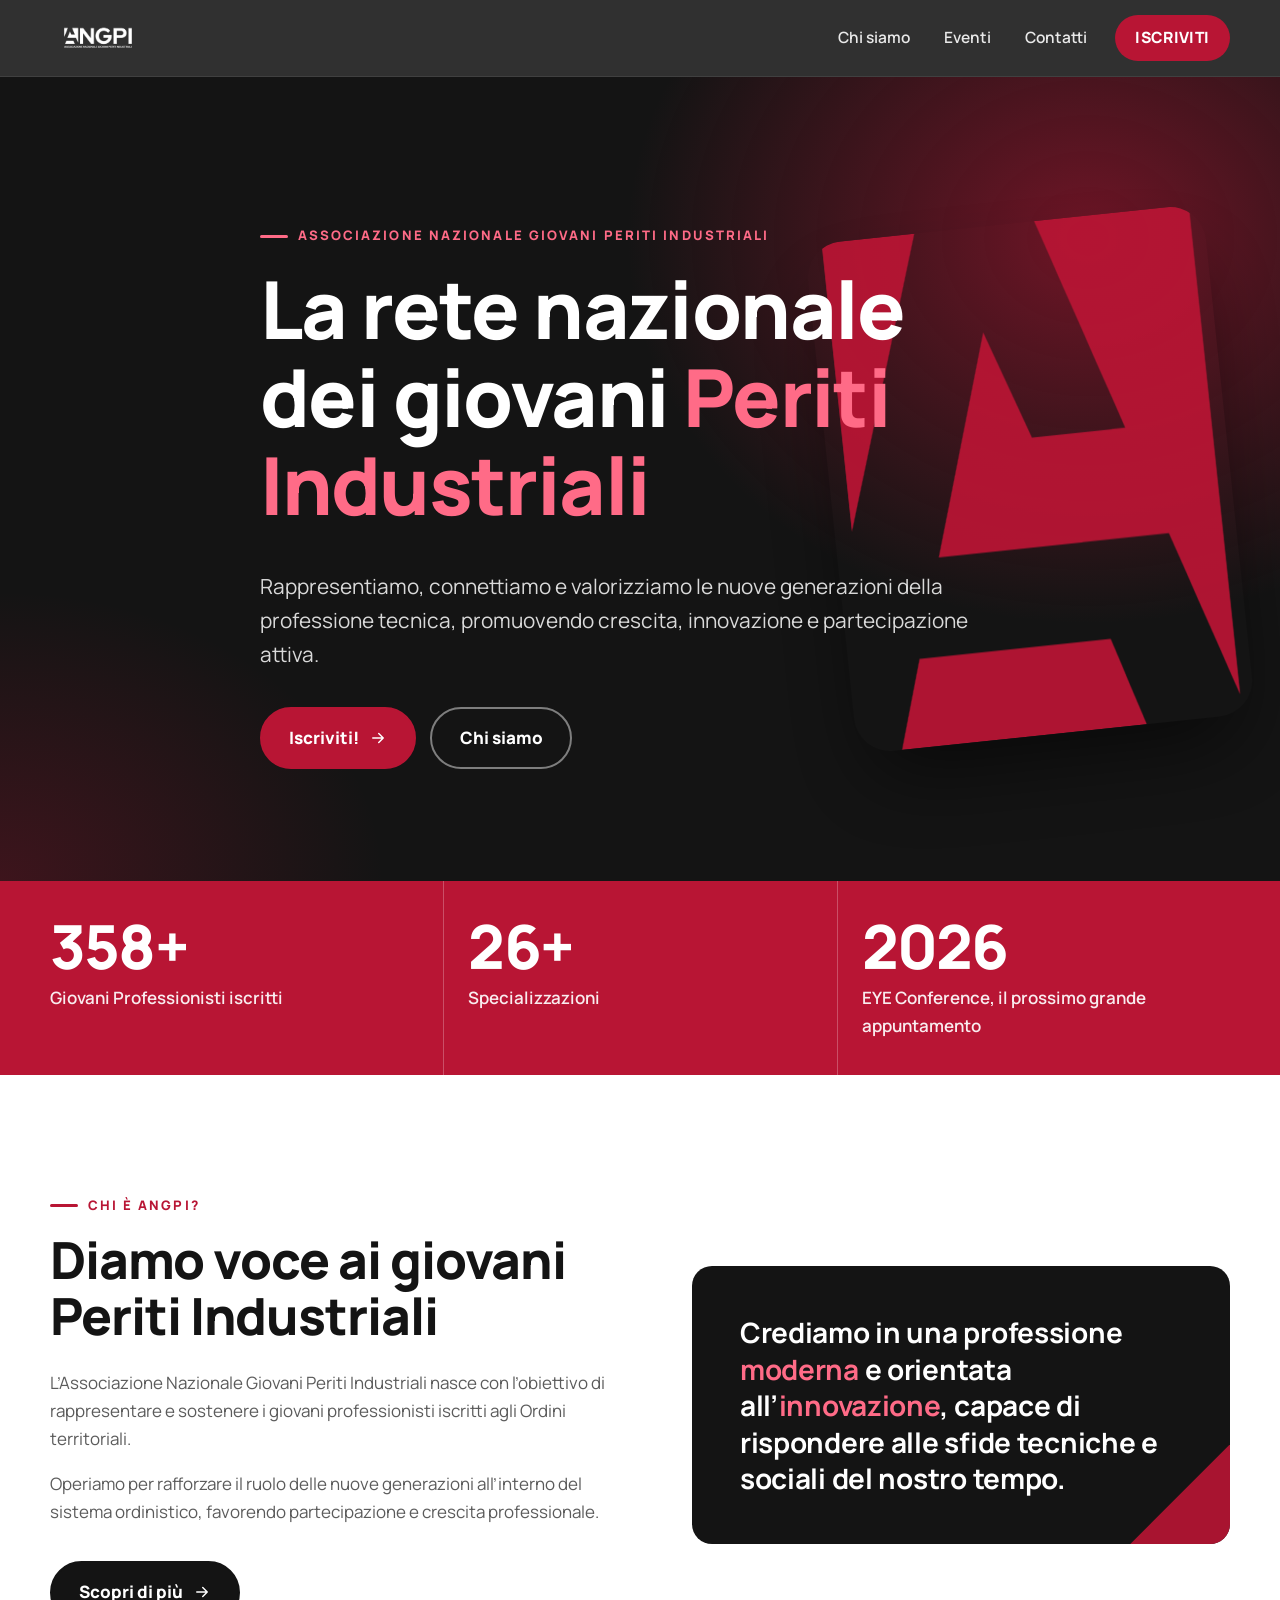
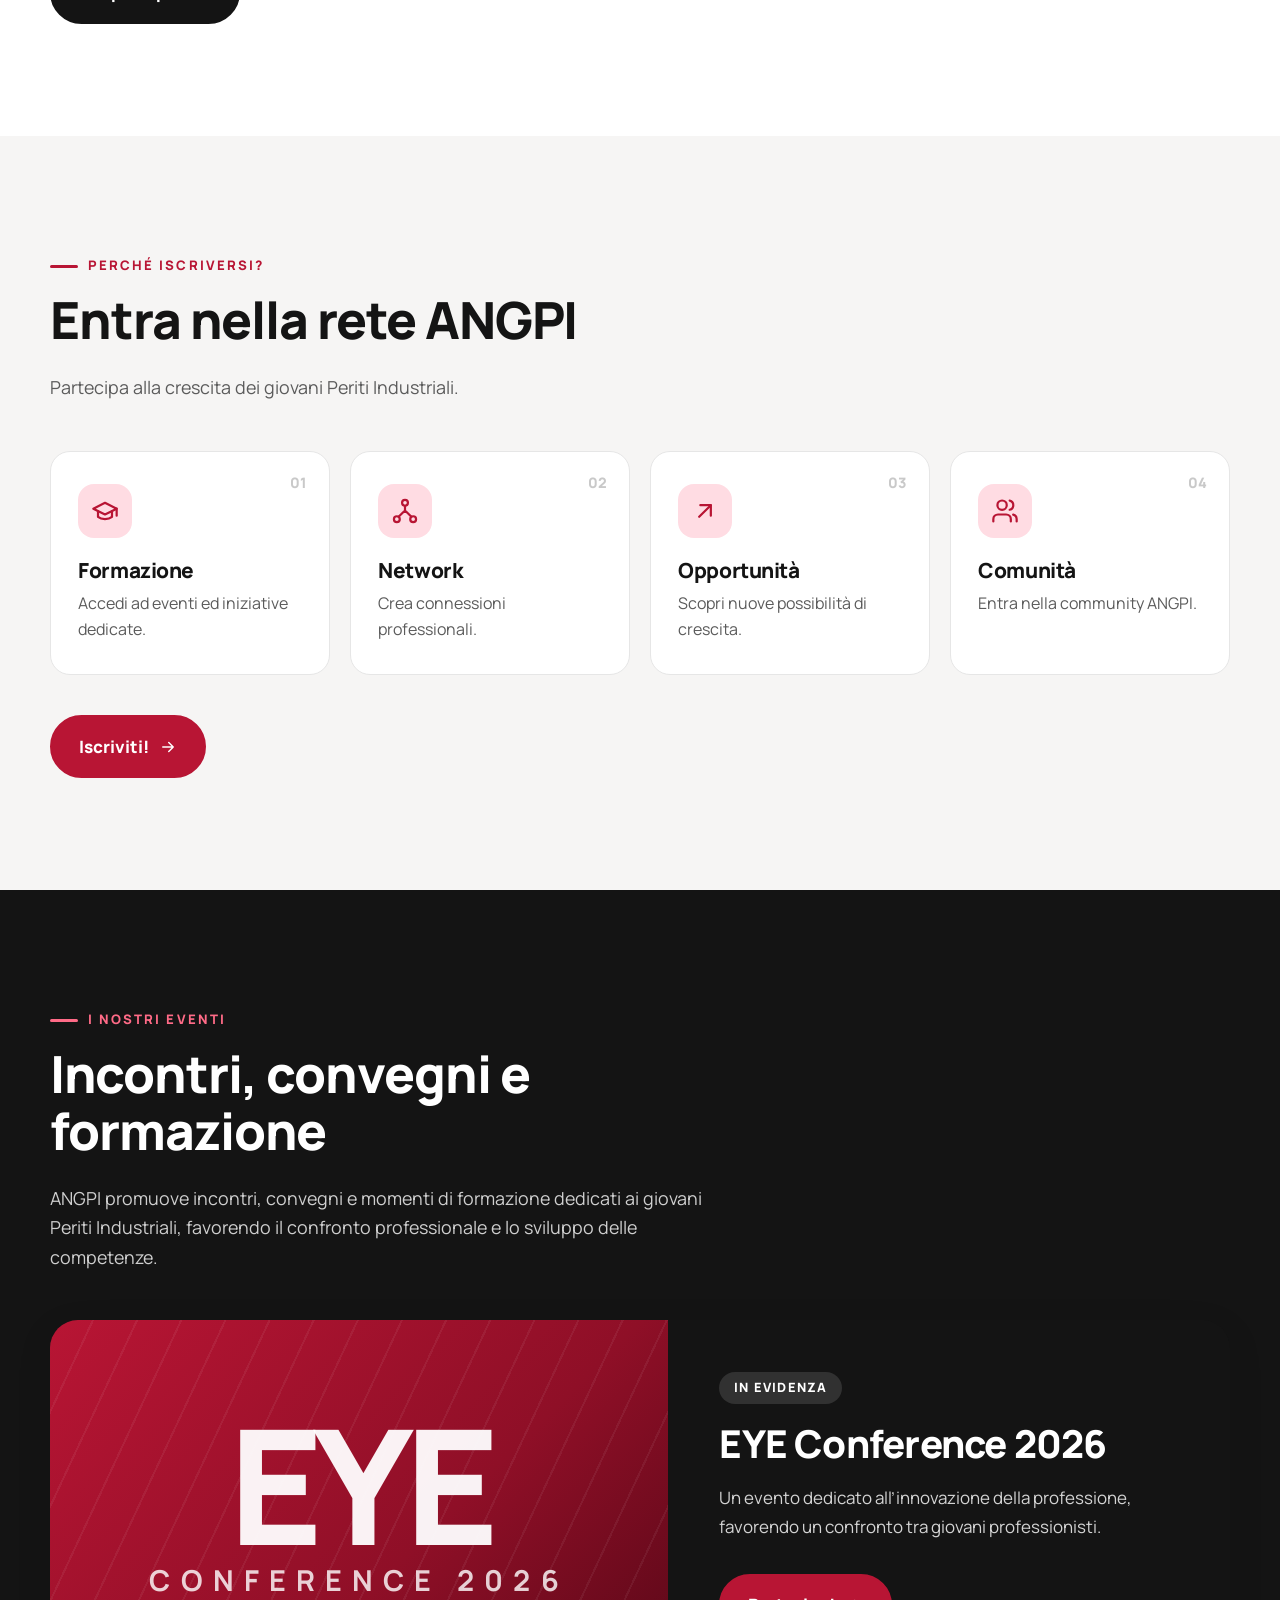
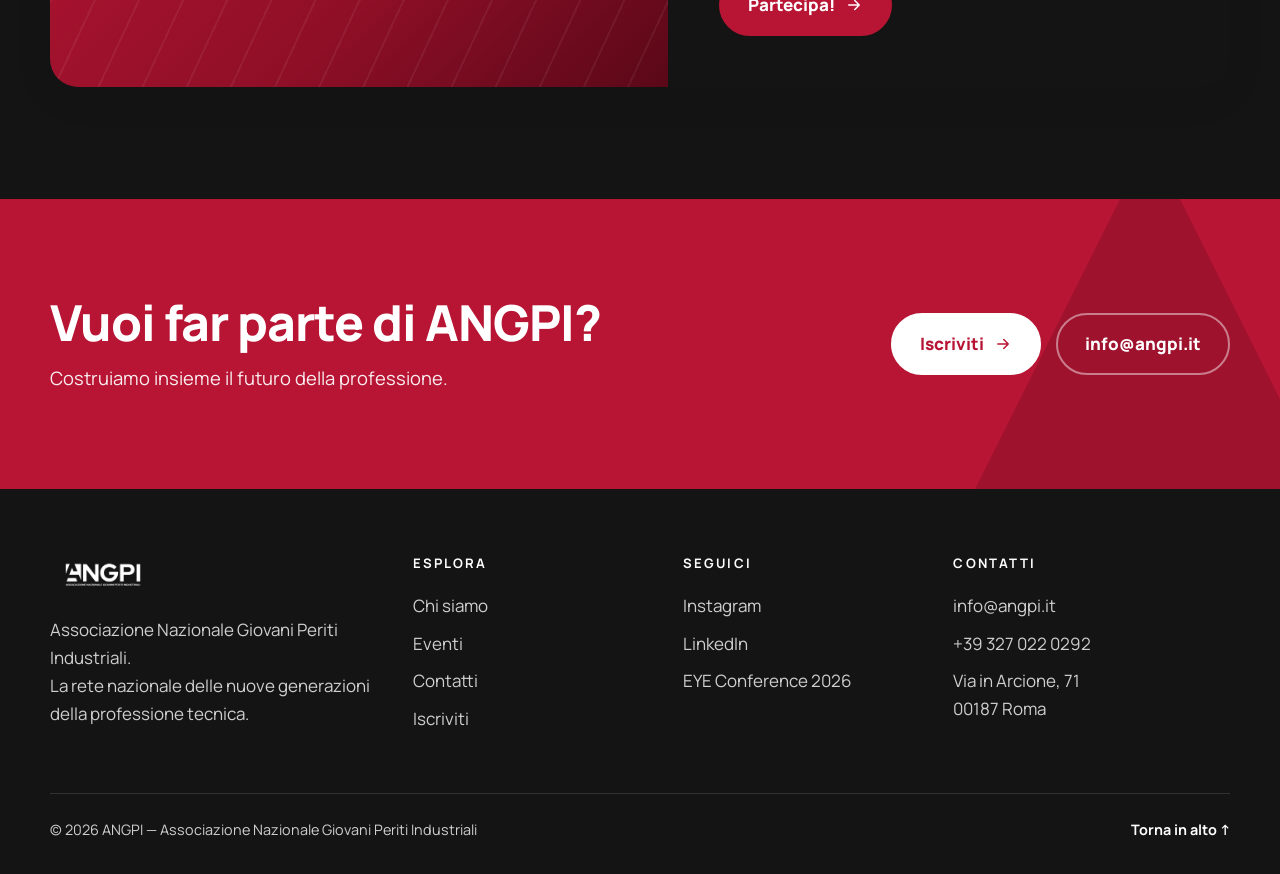
==== index.html @ 8cf62ae1 "Nuovo sito ANGPI: design rinnovato, 5 pagine statiche responsive Home, Chi siamo, Eventi, Contatti, " ====
<!doctype html>
<html lang="it">
<head>
<meta charset="utf-8">
<meta name="viewport" content="width=device-width, initial-scale=1">
<title>ANGPI — La rete nazionale dei giovani Periti Industriali</title>
<meta name="description" content="Rappresentiamo, connettiamo e valorizziamo le nuove generazioni della professione tecnica, promuovendo crescita, innovazione e partecipazione attiva.">
<meta name="theme-color" content="#141414">
<meta property="og:site_name" content="ANGPI">
<meta property="og:locale" content="it_IT">
<meta property="og:type" content="website">
<meta property="og:title" content="ANGPI — La rete nazionale dei giovani Periti Industriali">
<meta property="og:description" content="Rappresentiamo, connettiamo e valorizziamo le nuove generazioni della professione tecnica, promuovendo crescita, innovazione e partecipazione attiva.">
<link rel="icon" href="assets/img/icona.png" type="image/png">
<link rel="apple-touch-icon" href="assets/img/icona.png">
<link rel="preconnect" href="https://fonts.googleapis.com">
<link rel="preconnect" href="https://fonts.gstatic.com" crossorigin>
<link href="https://fonts.googleapis.com/css2?family=Manrope:wght@400;500;600;700;800&display=swap" rel="stylesheet">
<link rel="stylesheet" href="assets/css/style.css">
</head>
<body id="top">
<a class="skip" href="#main">Vai al contenuto</a>
<header class="site-header">
  <div class="wrap nav">
    <a class="brand" href="index.html" aria-label="ANGPI - Home"><img src="assets/img/logo-bianco.png" alt="ANGPI" width="96" height="40"></a>
    <button class="menu-toggle" aria-expanded="false" aria-controls="menu" aria-label="Apri il menu"><span></span></button>
    <nav aria-label="Principale">
      <ul class="menu" id="menu">
          <li><a href="chi-siamo.html">Chi siamo</a></li>
          <li><a href="eventi.html">Eventi</a></li>
          <li><a href="contatti.html">Contatti</a></li>
          <li class="menu-cta"><a href="iscriviti.html">ISCRIVITI</a></li>
      </ul>
    </nav>
  </div>
</header>
<main id="main">
<section class="hero" style="padding:0">
  <img class="hero-shape" src="assets/img/icona.png" alt="" width="512" height="512" style="border-radius:36px;rotate:-6deg;box-shadow:0 40px 80px -20px rgba(0,0,0,.6)">
  <div class="wrap hero-inner">
    <span class="eyebrow">Associazione Nazionale Giovani Periti Industriali</span>
    <h1>La rete nazionale dei giovani <em>Periti Industriali</em></h1>
    <p class="lead">Rappresentiamo, connettiamo e valorizziamo le nuove generazioni della professione tecnica, promuovendo crescita, innovazione e partecipazione attiva.</p>
    <div class="actions">
      <a class="btn" href="iscriviti.html">Iscriviti! <svg viewBox="0 0 24 24" fill="none" stroke="currentColor" stroke-width="1.9" stroke-linecap="round" stroke-linejoin="round" aria-hidden="true"><path d="M5 12h14M13 6l6 6-6 6"/></svg></a>
      <a class="btn btn-ghost" href="chi-siamo.html">Chi siamo</a>
    </div>
  </div>
</section>

<section class="stats" style="padding:0" aria-label="ANGPI in numeri">
  <div class="wrap stats-grid">
    <div class="stat"><b data-count="400" data-suffix="+">400+</b><span>Giovani Professionisti iscritti</span></div>
    <div class="stat"><b data-count="29" data-suffix="+">29+</b><span>Specializzazioni</span></div>
    <div class="stat"><b>2026</b><span>EYE Conference, il prossimo grande appuntamento</span></div>
  </div>
</section>

<section>
  <div class="wrap split">
    <div class="reveal">
      <span class="eyebrow">Chi è ANGPI?</span>
      <h2>Diamo voce ai giovani Periti Industriali</h2>
      <p>L&rsquo;Associazione Nazionale Giovani Periti Industriali nasce con l&rsquo;obiettivo di rappresentare e sostenere i giovani professionisti iscritti agli Ordini territoriali.</p>
      <p>Operiamo per rafforzare il ruolo delle nuove generazioni all&rsquo;interno del sistema ordinistico, favorendo partecipazione e crescita professionale.</p>
      <div class="actions"><a class="btn btn-dark" href="chi-siamo.html">Scopri di più <svg viewBox="0 0 24 24" fill="none" stroke="currentColor" stroke-width="1.9" stroke-linecap="round" stroke-linejoin="round" aria-hidden="true"><path d="M5 12h14M13 6l6 6-6 6"/></svg></a></div>
    </div>
    <div class="quote-box reveal" data-d="1">
      <p>Crediamo in una professione <strong>moderna</strong> e orientata all&rsquo;<strong>innovazione</strong>, capace di rispondere alle sfide tecniche e sociali del nostro tempo.</p>
    </div>
  </div>
</section>

<section class="soft">
  <div class="wrap">
    <div class="section-head reveal">
      <span class="eyebrow">Perché iscriversi?</span>
      <h2>Entra nella rete ANGPI</h2>
      <p>Partecipa alla crescita dei giovani Periti Industriali.</p>
    </div>
    <div class="cards">
<article class="card reveal" data-d="0"><span class="num">01</span><div class="ico"><svg viewBox="0 0 24 24" fill="none" stroke="currentColor" stroke-width="1.9" stroke-linecap="round" stroke-linejoin="round" aria-hidden="true"><path d="M22 10 12 5 2 10l10 5 10-5z"/><path d="M6 12v5c3 2.5 9 2.5 12 0v-5"/><path d="M22 10v6"/></svg></div><h3>Formazione</h3><p>Accedi ad eventi ed iniziative dedicate.</p></article>
<article class="card reveal" data-d="1"><span class="num">02</span><div class="ico"><svg viewBox="0 0 24 24" fill="none" stroke="currentColor" stroke-width="1.9" stroke-linecap="round" stroke-linejoin="round" aria-hidden="true"><circle cx="12" cy="5" r="2.5"/><circle cx="5" cy="19" r="2.5"/><circle cx="19" cy="19" r="2.5"/><path d="M12 7.5v4M12 11.5 6.5 17M12 11.5 17.5 17"/></svg></div><h3>Network</h3><p>Crea connessioni professionali.</p></article>
<article class="card reveal" data-d="2"><span class="num">03</span><div class="ico"><svg viewBox="0 0 24 24" fill="none" stroke="currentColor" stroke-width="1.9" stroke-linecap="round" stroke-linejoin="round" aria-hidden="true"><path d="M7 17 17 7"/><path d="M8 7h9v9"/></svg></div><h3>Opportunità</h3><p>Scopri nuove possibilità di crescita.</p></article>
<article class="card reveal" data-d="3"><span class="num">04</span><div class="ico"><svg viewBox="0 0 24 24" fill="none" stroke="currentColor" stroke-width="1.9" stroke-linecap="round" stroke-linejoin="round" aria-hidden="true"><path d="M17 21v-2a4 4 0 0 0-4-4H6a4 4 0 0 0-4 4v2"/><circle cx="9.5" cy="7" r="4"/><path d="M22 21v-2a4 4 0 0 0-3-3.9"/><path d="M16 3.1a4 4 0 0 1 0 7.8"/></svg></div><h3>Comunità</h3><p>Entra nella community ANGPI.</p></article>
    </div>
    <div class="actions reveal" style="margin-top:2.5rem"><a class="btn" href="iscriviti.html">Iscriviti! <svg viewBox="0 0 24 24" fill="none" stroke="currentColor" stroke-width="1.9" stroke-linecap="round" stroke-linejoin="round" aria-hidden="true"><path d="M5 12h14M13 6l6 6-6 6"/></svg></a></div>
  </div>
</section>

<section class="dark">
  <div class="wrap">
    <div class="section-head reveal">
      <span class="eyebrow">I nostri eventi</span>
      <h2>Incontri, convegni e formazione</h2>
      <p>ANGPI promuove incontri, convegni e momenti di formazione dedicati ai giovani Periti Industriali, favorendo il confronto professionale e lo sviluppo delle competenze.</p>
    </div>
    <div class="event reveal">
  <div class="event-visual" aria-hidden="true"><div class="big">EYE<small>Conference 2026</small></div></div>
  <div class="event-body">
    <span class="tag">In evidenza</span>
    <h3>EYE Conference 2026</h3>
    <p>Un evento dedicato all&rsquo;innovazione della professione, favorendo un confronto tra giovani professionisti.</p>
    <div class="actions" style="margin-top:1rem"><a class="btn" href="https://eyeconference2026.it/" target="_blank" rel="noopener">Partecipa! <svg viewBox="0 0 24 24" fill="none" stroke="currentColor" stroke-width="1.9" stroke-linecap="round" stroke-linejoin="round" aria-hidden="true"><path d="M5 12h14M13 6l6 6-6 6"/></svg></a></div>
  </div>
</div>
  </div>
</section>
<section class="cta">
  <div class="wrap cta-inner">
    <div class="reveal">
      <h2>Vuoi far parte di ANGPI?</h2>
      <p>Costruiamo insieme il futuro della professione.</p>
    </div>
    <div class="actions reveal" data-d="1" style="margin:0">
      <a class="btn btn-light" href="iscriviti.html">Iscriviti <svg viewBox="0 0 24 24" fill="none" stroke="currentColor" stroke-width="1.9" stroke-linecap="round" stroke-linejoin="round" aria-hidden="true"><path d="M5 12h14M13 6l6 6-6 6"/></svg></a>
      <a class="btn btn-ghost" href="mailto:info@angpi.it">info@angpi.it</a>
    </div>
  </div>
</section>
</main>
<footer class="site-footer">
  <div class="wrap">
    <div class="footer-grid">
      <div>
        <img src="assets/img/logo-bianco.png" alt="ANGPI" width="106" height="44">
        <p>Associazione Nazionale Giovani Periti Industriali.<br>La rete nazionale delle nuove generazioni della professione tecnica.</p>
      </div>
      <div>
        <h4>Esplora</h4>
        <ul>
          <li><a href="chi-siamo.html">Chi siamo</a></li>
          <li><a href="eventi.html">Eventi</a></li>
          <li><a href="contatti.html">Contatti</a></li>
          <li><a href="iscriviti.html">Iscriviti</a></li>
        </ul>
      </div>
      <div>
        <h4>Seguici</h4>
        <ul>
          <li><a href="https://www.instagram.com/a.n.g.p.i" target="_blank" rel="noopener">Instagram</a></li>
          <li><a href="https://www.linkedin.com/company/associazione-nazionale-giovani-periti-industriali/" target="_blank" rel="noopener">LinkedIn</a></li>
          <li><a href="https://eyeconference2026.it/" target="_blank" rel="noopener">EYE Conference 2026</a></li>
        </ul>
      </div>
      <div>
        <h4>Contatti</h4>
        <ul>
          <li><a href="mailto:info@angpi.it">info@angpi.it</a></li>
          <li><a href="tel:+393270220292">+39 327 022 0292</a></li>
          <li>Via in Arcione, 71<br>00187 Roma</li>
        </ul>
      </div>
    </div>
    <div class="footer-bottom">
      <span>&copy; 2026 ANGPI &mdash; Associazione Nazionale Giovani Periti Industriali</span>
      <a class="to-top" href="#top">Torna in alto &uarr;</a>
    </div>
  </div>
</footer>
<script src="assets/js/main.js"></script>
</body>
</html>
---- assets/css/style.css ----
/* ANGPI — Associazione Nazionale Giovani Periti Industriali */
:root {
  --red: #b81534;
  --red-dark: #8f0f27;
  --red-soft: #ffdce3;
  --ink: #141414;
  --ink-2: #1c1c1c;
  --ink-3: #2f2f2f;
  --muted: #5b5b5b;
  --line: #e6e6e6;
  --bg: #ffffff;
  --bg-soft: #f6f5f4;
  --radius: 20px;
  --shadow: 0 10px 40px -12px rgba(20, 20, 20, 0.25);
  --font: "Manrope", system-ui, -apple-system, "Segoe UI", Roboto, Helvetica, Arial, sans-serif;
  --wrap: 1180px;
}

*,
*::before,
*::after { box-sizing: border-box; }
html { scroll-behavior: smooth; -webkit-text-size-adjust: 100%; }
body {
  margin: 0;
  font-family: var(--font);
  color: var(--ink);
  background: var(--bg);
  line-height: 1.65;
  font-size: 1.0625rem;
  -webkit-font-smoothing: antialiased;
}
img { max-width: 100%; display: block; }
a { color: inherit; }
h1, h2, h3 { line-height: 1.1; letter-spacing: -0.02em; margin: 0 0 0.5em; font-weight: 800; }
p { margin: 0 0 1em; }

.wrap { width: min(100% - 2rem, var(--wrap)); margin-inline: auto; }
.skip {
  position: absolute; left: 1rem; top: -4rem; z-index: 100;
  background: var(--red); color: #fff; padding: 0.7rem 1rem; border-radius: 10px; text-decoration: none;
}
.skip:focus { top: 1rem; }
:focus-visible { outline: 3px solid var(--red); outline-offset: 3px; border-radius: 6px; }
.dark :focus-visible, .site-header :focus-visible, .site-footer :focus-visible { outline-color: #fff; }

/* ---------- Header ---------- */
.site-header {
  position: sticky; top: 0; z-index: 50;
  background: rgba(20, 20, 20, 0.88);
  backdrop-filter: saturate(160%) blur(14px);
  -webkit-backdrop-filter: saturate(160%) blur(14px);
  border-bottom: 1px solid rgba(255, 255, 255, 0.08);
}
.nav { display: flex; align-items: center; justify-content: space-between; height: 76px; gap: 1rem; }
.brand img { height: 40px; width: auto; }
.menu { display: flex; align-items: center; gap: 0.25rem; list-style: none; margin: 0; padding: 0; }
.menu a {
  display: block; padding: 0.55rem 0.95rem; color: #e9e9e9; text-decoration: none;
  font-weight: 600; font-size: 0.97rem; border-radius: 999px; transition: background .2s, color .2s;
}
.menu a:hover { background: rgba(255, 255, 255, 0.1); color: #fff; }
.menu a[aria-current="page"] { color: #fff; box-shadow: inset 0 -2px 0 var(--red); border-radius: 0; }
.menu .menu-cta a, .btn {
  background: var(--red); color: #fff; box-shadow: none; border-radius: 999px;
}
.menu .menu-cta a { margin-left: 0.5rem; padding: 0.65rem 1.3rem; font-weight: 800; letter-spacing: 0.02em; }
.menu .menu-cta a:hover { background: #d11a3d; }
.menu-toggle {
  display: none; background: none; border: 0; color: #fff; width: 46px; height: 46px; border-radius: 12px; cursor: pointer;
}
.menu-toggle span, .menu-toggle span::before, .menu-toggle span::after {
  content: ""; display: block; width: 22px; height: 2px; background: currentColor; margin: auto; position: relative; transition: transform .25s, top .25s, opacity .2s;
}
.menu-toggle span::before { top: -7px; position: absolute; left: 0; }
.menu-toggle span::after { top: 7px; position: absolute; left: 0; }
.menu-toggle span { position: relative; }
.menu-toggle[aria-expanded="true"] span { background: transparent; }
.menu-toggle[aria-expanded="true"] span::before { top: 0; transform: rotate(45deg); }
.menu-toggle[aria-expanded="true"] span::after { top: 0; transform: rotate(-45deg); }

/* ---------- Buttons ---------- */
.btn {
  display: inline-flex; align-items: center; gap: 0.6rem; padding: 0.95rem 1.7rem; font: inherit; font-weight: 800;
  text-decoration: none; border: 2px solid var(--red); cursor: pointer; transition: transform .2s, background .2s, color .2s, border-color .2s;
}
.btn:hover { transform: translateY(-2px); background: #d11a3d; border-color: #d11a3d; }
.btn svg { width: 18px; height: 18px; transition: transform .2s; }
.btn:hover svg { transform: translateX(4px); }
.btn-ghost { background: transparent; border-color: rgba(255, 255, 255, 0.45); color: #fff; }
.btn-ghost:hover { background: #fff; color: var(--ink); border-color: #fff; }
.btn-light { background: #fff; color: var(--red); border-color: #fff; }
.btn-light:hover { background: var(--ink); color: #fff; border-color: var(--ink); }
.btn-dark { background: var(--ink); border-color: var(--ink); color: #fff; }
.btn-dark:hover { background: var(--red); border-color: var(--red); }

/* ---------- Hero ---------- */
.hero { position: relative; overflow: hidden; background: var(--ink); color: #fff; isolation: isolate; }
.hero::before {
  content: ""; position: absolute; inset: 0; z-index: -2;
  background:
    radial-gradient(60% 80% at 85% 20%, rgba(184, 21, 52, 0.55), transparent 60%),
    radial-gradient(50% 60% at 0% 100%, rgba(184, 21, 52, 0.25), transparent 60%);
}
.hero-shape { position: absolute; right: max(2rem, calc((100vw - var(--wrap)) / 2)); top: 50%; translate: 0 -50%; width: min(32vw, 400px); z-index: -1; opacity: 0.95; }
.hero-inner { padding: clamp(4rem, 11vw, 9rem) 0 clamp(4rem, 9vw, 7rem); max-width: 760px; }
.eyebrow {
  display: inline-flex; align-items: center; gap: 0.6rem; font-size: 0.82rem; font-weight: 800; letter-spacing: 0.16em; text-transform: uppercase; color: var(--red);
}
.eyebrow::before { content: ""; width: 28px; height: 3px; background: currentColor; border-radius: 3px; }
.hero .eyebrow, .dark .eyebrow { color: #ff6b87; }
.hero h1 { font-size: clamp(2.5rem, 7vw, 5rem); margin-top: 1.1rem; }
.hero h1 em { font-style: normal; color: #ff6b87; }
.hero p.lead { font-size: clamp(1.1rem, 2vw, 1.3rem); color: #d9d9d9; max-width: 56ch; margin-top: 1.4rem; }
.actions { display: flex; flex-wrap: wrap; gap: 0.9rem; margin-top: 2.2rem; }

/* Page hero (inner pages) */
.hero, .page-hero, .stats { padding: 0; }
.page-hero { position: relative; overflow: hidden; background: var(--ink); color: #fff; isolation: isolate; }
.page-hero::before {
  content: ""; position: absolute; inset: 0; z-index: -1;
  background: radial-gradient(55% 120% at 90% 0%, rgba(184, 21, 52, 0.6), transparent 60%);
}
.page-hero .wrap { padding: clamp(3.2rem, 8vw, 6rem) 0 clamp(3rem, 7vw, 5rem); }
.page-hero h1 { font-size: clamp(2.2rem, 5.5vw, 4rem); margin: 1rem 0 0; max-width: 18ch; }
.page-hero p { color: #d9d9d9; max-width: 58ch; font-size: 1.15rem; margin: 1.2rem 0 0; }

/* ---------- Stats ---------- */
.stats { background: var(--red); color: #fff; }
.stats-grid { display: grid; grid-template-columns: repeat(3, 1fr); }
.stat { padding: 2.2rem 1.5rem; border-left: 1px solid rgba(255, 255, 255, 0.25); }
.stat:first-child { border-left: 0; padding-left: 0; }
.stat b { display: block; font-size: clamp(2.4rem, 5vw, 3.8rem); font-weight: 800; line-height: 1; letter-spacing: -0.03em; }
.stat span { display: block; margin-top: 0.4rem; font-weight: 600; opacity: 0.92; }

/* ---------- Sections ---------- */
section { padding: clamp(4rem, 9vw, 7rem) 0; }
.soft { background: var(--bg-soft); }
.dark { background: var(--ink); color: #fff; }
.section-head { max-width: 680px; margin-bottom: 3rem; }
.section-head h2 { font-size: clamp(2rem, 4.5vw, 3.2rem); margin-top: 0.9rem; }
.section-head p { color: var(--muted); font-size: 1.12rem; }
.dark .section-head p { color: #cfcfcf; }
.center { text-align: center; margin-inline: auto; }
.center .eyebrow { justify-content: center; }

.split { display: grid; grid-template-columns: 1.05fr 1fr; gap: clamp(2rem, 6vw, 5rem); align-items: center; }
.split h2 { font-size: clamp(2rem, 4.5vw, 3.2rem); margin-top: 0.9rem; }
.split p { color: var(--muted); }
.quote-box {
  background: var(--ink); color: #fff; border-radius: var(--radius); padding: clamp(2rem, 4vw, 3rem); position: relative; overflow: hidden;
}
.quote-box::after {
  content: ""; position: absolute; right: -40px; bottom: -40px; width: 180px; height: 180px; background: var(--red);
  clip-path: polygon(100% 0, 100% 100%, 0 100%); opacity: .9;
}
.quote-box p { color: #fff; font-size: clamp(1.3rem, 2.6vw, 1.75rem); font-weight: 700; line-height: 1.3; letter-spacing: -0.01em; margin: 0; position: relative; z-index: 1; }
.quote-box strong { color: #ff6b87; }

/* ---------- Cards ---------- */
.cards { display: grid; grid-template-columns: repeat(4, 1fr); gap: 1.25rem; }
.cards.three { grid-template-columns: repeat(3, 1fr); }
.card {
  background: #fff; border: 1px solid var(--line); border-radius: var(--radius); padding: 2rem 1.7rem; position: relative; overflow: hidden;
  transition: transform .25s, box-shadow .25s, border-color .25s;
}
.card:hover { transform: translateY(-6px); box-shadow: var(--shadow); border-color: transparent; }
.card::after { content: ""; position: absolute; left: 0; bottom: 0; height: 4px; width: 0; background: var(--red); transition: width .35s; }
.card:hover::after { width: 100%; }
.card .ico { width: 54px; height: 54px; border-radius: 16px; background: var(--red-soft); color: var(--red); display: grid; place-items: center; margin-bottom: 1.3rem; }
.card .ico svg { width: 28px; height: 28px; }
.card h3 { font-size: 1.3rem; margin-bottom: 0.5rem; }
.card p { color: var(--muted); margin: 0; font-size: 1rem; }
.card .num { position: absolute; top: 1.2rem; right: 1.4rem; font-weight: 800; font-size: 0.9rem; color: #c9c9c9; }
.dark .card { background: var(--ink-2); border-color: rgba(255, 255, 255, 0.1); }
.dark .card p { color: #cfcfcf; }
.dark .card .ico { background: rgba(184, 21, 52, 0.25); color: #ff6b87; }

/* ---------- Event feature ---------- */
.event {
  display: grid; grid-template-columns: 1.1fr 1fr; border-radius: 28px; overflow: hidden; background: var(--ink); color: #fff; box-shadow: var(--shadow);
}
.event-visual {
  position: relative; min-height: 340px; background: linear-gradient(135deg, var(--red) 0%, var(--red-dark) 60%, #5a0818 100%); display: grid; place-items: center; overflow: hidden;
}
.event-visual .big { font-size: clamp(5rem, 14vw, 10rem); font-weight: 800; letter-spacing: -0.06em; color: rgba(255, 255, 255, 0.95); line-height: .85; text-align: center; }
.event-visual .big small { display: block; font-size: 0.18em; letter-spacing: 0.35em; margin-top: 1rem; font-weight: 700; text-transform: uppercase; opacity: .85; }
.event-visual::before { content: ""; position: absolute; inset: 0; background: repeating-linear-gradient(115deg, transparent 0 38px, rgba(255, 255, 255, 0.06) 38px 40px); }
.event-body { padding: clamp(2rem, 4vw, 3.4rem); display: flex; flex-direction: column; justify-content: center; }
.tag { align-self: flex-start; background: rgba(255, 255, 255, 0.12); border-radius: 999px; padding: 0.35rem 0.9rem; font-size: 0.8rem; font-weight: 800; letter-spacing: 0.1em; text-transform: uppercase; margin-bottom: 1.2rem; }
.event-body h3 { font-size: clamp(1.7rem, 3.4vw, 2.4rem); }
.event-body p { color: #d4d4d4; }

/* ---------- Mission list ---------- */
.mission { counter-reset: m; display: grid; grid-template-columns: repeat(2, 1fr); gap: 1.25rem; }
.mission .card { padding-left: 2rem; }

/* ---------- Council ---------- */
.council-photo { border-radius: var(--radius); overflow: hidden; box-shadow: var(--shadow); }
.council-photo img { width: 100%; height: auto; }
.team { display: grid; grid-template-columns: repeat(4, 1fr); gap: 1.25rem; margin-top: 3rem; }
.member { background: #fff; border: 1px solid var(--line); border-radius: var(--radius); padding: 1.6rem 1.4rem; transition: transform .25s, box-shadow .25s; }
.member:hover { transform: translateY(-4px); box-shadow: var(--shadow); }
.member.lead { background: var(--ink); color: #fff; border-color: var(--ink); }
.avatar {
  width: 64px; height: 64px; border-radius: 50%; background: var(--red-soft); color: var(--red); display: grid; place-items: center; font-weight: 800; font-size: 1.25rem; margin-bottom: 1.1rem;
}
.member.lead .avatar { background: var(--red); color: #fff; }
.member h3 { font-size: 1.15rem; margin: 0; letter-spacing: -0.01em; }
.member .role { font-size: 0.78rem; font-weight: 800; letter-spacing: 0.12em; text-transform: uppercase; color: var(--red); margin-top: 0.35rem; }
.member.lead .role { color: #ff6b87; }

/* ---------- CTA band ---------- */
.cta { background: var(--red); color: #fff; position: relative; overflow: hidden; isolation: isolate; padding: clamp(3.5rem, 8vw, 6rem) 0; }
.cta::before { content: ""; position: absolute; right: -80px; top: -60px; width: 420px; height: 420px; background: rgba(0, 0, 0, 0.14); clip-path: polygon(50% 0, 100% 100%, 0 100%); z-index: -1; }
.cta-inner { display: flex; align-items: center; justify-content: space-between; gap: 2rem; flex-wrap: wrap; }
.cta h2 { font-size: clamp(1.9rem, 4.4vw, 3.1rem); margin: 0; max-width: 18ch; }
.cta p { margin: 0.8rem 0 0; opacity: 0.92; font-size: 1.15rem; }

/* ---------- Contacts ---------- */
.contact-grid { display: grid; grid-template-columns: 1fr 1fr; gap: clamp(2rem, 5vw, 4rem); align-items: start; }
.contact-list { list-style: none; margin: 0; padding: 0; display: grid; gap: 1rem; }
.contact-list a, .contact-list div {
  display: flex; gap: 1.1rem; align-items: center; padding: 1.3rem 1.4rem; background: #fff; border: 1px solid var(--line); border-radius: var(--radius); text-decoration: none; transition: transform .2s, box-shadow .2s, border-color .2s;
}
.contact-list a:hover { transform: translateX(6px); box-shadow: var(--shadow); border-color: transparent; }
.contact-list .ico { flex: none; width: 50px; height: 50px; border-radius: 14px; background: var(--red-soft); color: var(--red); display: grid; place-items: center; }
.contact-list .ico svg { width: 24px; height: 24px; }
.contact-list small { display: block; color: var(--muted); font-weight: 700; font-size: 0.78rem; letter-spacing: 0.1em; text-transform: uppercase; }
.contact-list strong { font-size: 1.1rem; word-break: break-word; }
.map-card { border-radius: var(--radius); overflow: hidden; border: 1px solid var(--line); background: var(--bg-soft); min-height: 340px; }
.map-card iframe { width: 100%; height: 100%; min-height: 340px; border: 0; display: block; }

/* ---------- Form ---------- */
.form-card { background: #fff; border: 1px solid var(--line); border-radius: 28px; padding: clamp(1.6rem, 4vw, 3rem); box-shadow: var(--shadow); }
.form-grid { display: grid; grid-template-columns: 1fr 1fr; gap: 1.2rem 1.4rem; }
.field { display: flex; flex-direction: column; gap: 0.4rem; }
.field.full { grid-column: 1 / -1; }
.field label { font-weight: 700; font-size: 0.92rem; }
.field input {
  font: inherit; padding: 0.9rem 1rem; border: 1.5px solid #d4d4d4; border-radius: 12px; background: #fff; color: var(--ink); transition: border-color .2s, box-shadow .2s;
}
.field input:hover { border-color: #9b9b9b; }
.field input:focus { outline: 0; border-color: var(--red); box-shadow: 0 0 0 4px rgba(184, 21, 52, 0.15); }
.field input:user-invalid { border-color: var(--red); }
.legend { grid-column: 1 / -1; margin: 0.6rem 0 -0.2rem; font-size: 0.8rem; font-weight: 800; letter-spacing: 0.14em; text-transform: uppercase; color: var(--red); }
.check { display: flex; gap: 0.8rem; align-items: flex-start; font-size: 0.95rem; color: var(--muted); }
.check input { width: 22px; height: 22px; accent-color: var(--red); margin-top: 0.15rem; flex: none; }
.form-note { font-size: 0.9rem; color: var(--muted); margin: 1rem 0 0; }
.form-status { margin-top: 1rem; padding: 1rem 1.2rem; border-radius: 12px; background: var(--red-soft); color: #5a0818; font-weight: 600; }
.form-status[hidden] { display: none; }

.eligibility { display: grid; grid-template-columns: 1fr 1.4fr; gap: clamp(2rem, 5vw, 4rem); align-items: start; }

/* ---------- Footer ---------- */
.site-footer { background: var(--ink); color: #cfcfcf; padding: 4rem 0 2rem; }
.footer-grid { display: grid; grid-template-columns: 1.4fr 1fr 1fr 1.2fr; gap: 2.5rem; }
.footer-grid img { height: 44px; width: auto; margin-bottom: 1.2rem; }
.site-footer h4 { color: #fff; font-size: 0.82rem; letter-spacing: 0.16em; text-transform: uppercase; margin: 0 0 1.1rem; }
.site-footer ul { list-style: none; margin: 0; padding: 0; display: grid; gap: 0.6rem; }
.site-footer a { text-decoration: none; transition: color .2s; }
.site-footer a:hover { color: #fff; text-decoration: underline; text-decoration-color: var(--red); text-underline-offset: 4px; }
.footer-bottom { margin-top: 3rem; padding-top: 1.5rem; border-top: 1px solid rgba(255, 255, 255, 0.12); display: flex; justify-content: space-between; flex-wrap: wrap; gap: 1rem; font-size: 0.9rem; }
.to-top { font-weight: 700; color: #fff; }

/* ---------- Reveal animation ---------- */
.js .reveal { opacity: 0; transform: translateY(24px); transition: opacity .7s ease, transform .7s ease; }
.js .reveal.in { opacity: 1; transform: none; }
.js .reveal[data-d="1"] { transition-delay: .08s; }
.js .reveal[data-d="2"] { transition-delay: .16s; }
.js .reveal[data-d="3"] { transition-delay: .24s; }

/* ---------- Responsive ---------- */
@media (max-width: 1024px) {
  .cards { grid-template-columns: repeat(2, 1fr); }
  .team { grid-template-columns: repeat(2, 1fr); }
  .footer-grid { grid-template-columns: 1fr 1fr; }
}
@media (max-width: 860px) {
  .menu-toggle { display: block; }
  .menu {
    position: absolute; left: 0; right: 0; top: 76px; flex-direction: column; align-items: stretch; background: var(--ink); padding: 1rem; gap: 0.2rem;
    border-bottom: 1px solid rgba(255, 255, 255, 0.1); display: none;
  }
  .menu.open { display: flex; }
  .menu a { padding: 0.95rem 1rem; border-radius: 12px; }
  .menu a[aria-current="page"] { box-shadow: none; background: rgba(255, 255, 255, 0.08); border-radius: 12px; }
  .menu .menu-cta a { margin: 0.5rem 0 0; text-align: center; }
  .hero-shape { opacity: 0.25; width: 70vw; right: -15%; top: 30%; }
  .split, .event, .contact-grid, .eligibility { grid-template-columns: 1fr; }
  .cards.three, .mission { grid-template-columns: 1fr; }
  .stats-grid { grid-template-columns: 1fr; }
  .stat { border-left: 0; border-top: 1px solid rgba(255, 255, 255, 0.25); padding: 1.4rem 0; }
  .stat:first-child { border-top: 0; }
  .event-visual { min-height: 240px; }
}
@media (max-width: 560px) {
  .cards, .team, .form-grid, .footer-grid { grid-template-columns: 1fr; }
  .actions .btn { width: 100%; justify-content: center; }
}
@media (prefers-reduced-motion: reduce) {
  html { scroll-behavior: auto; }
  *, *::before, *::after { transition: none !important; animation: none !important; }
  .js .reveal { opacity: 1; transform: none; }
}
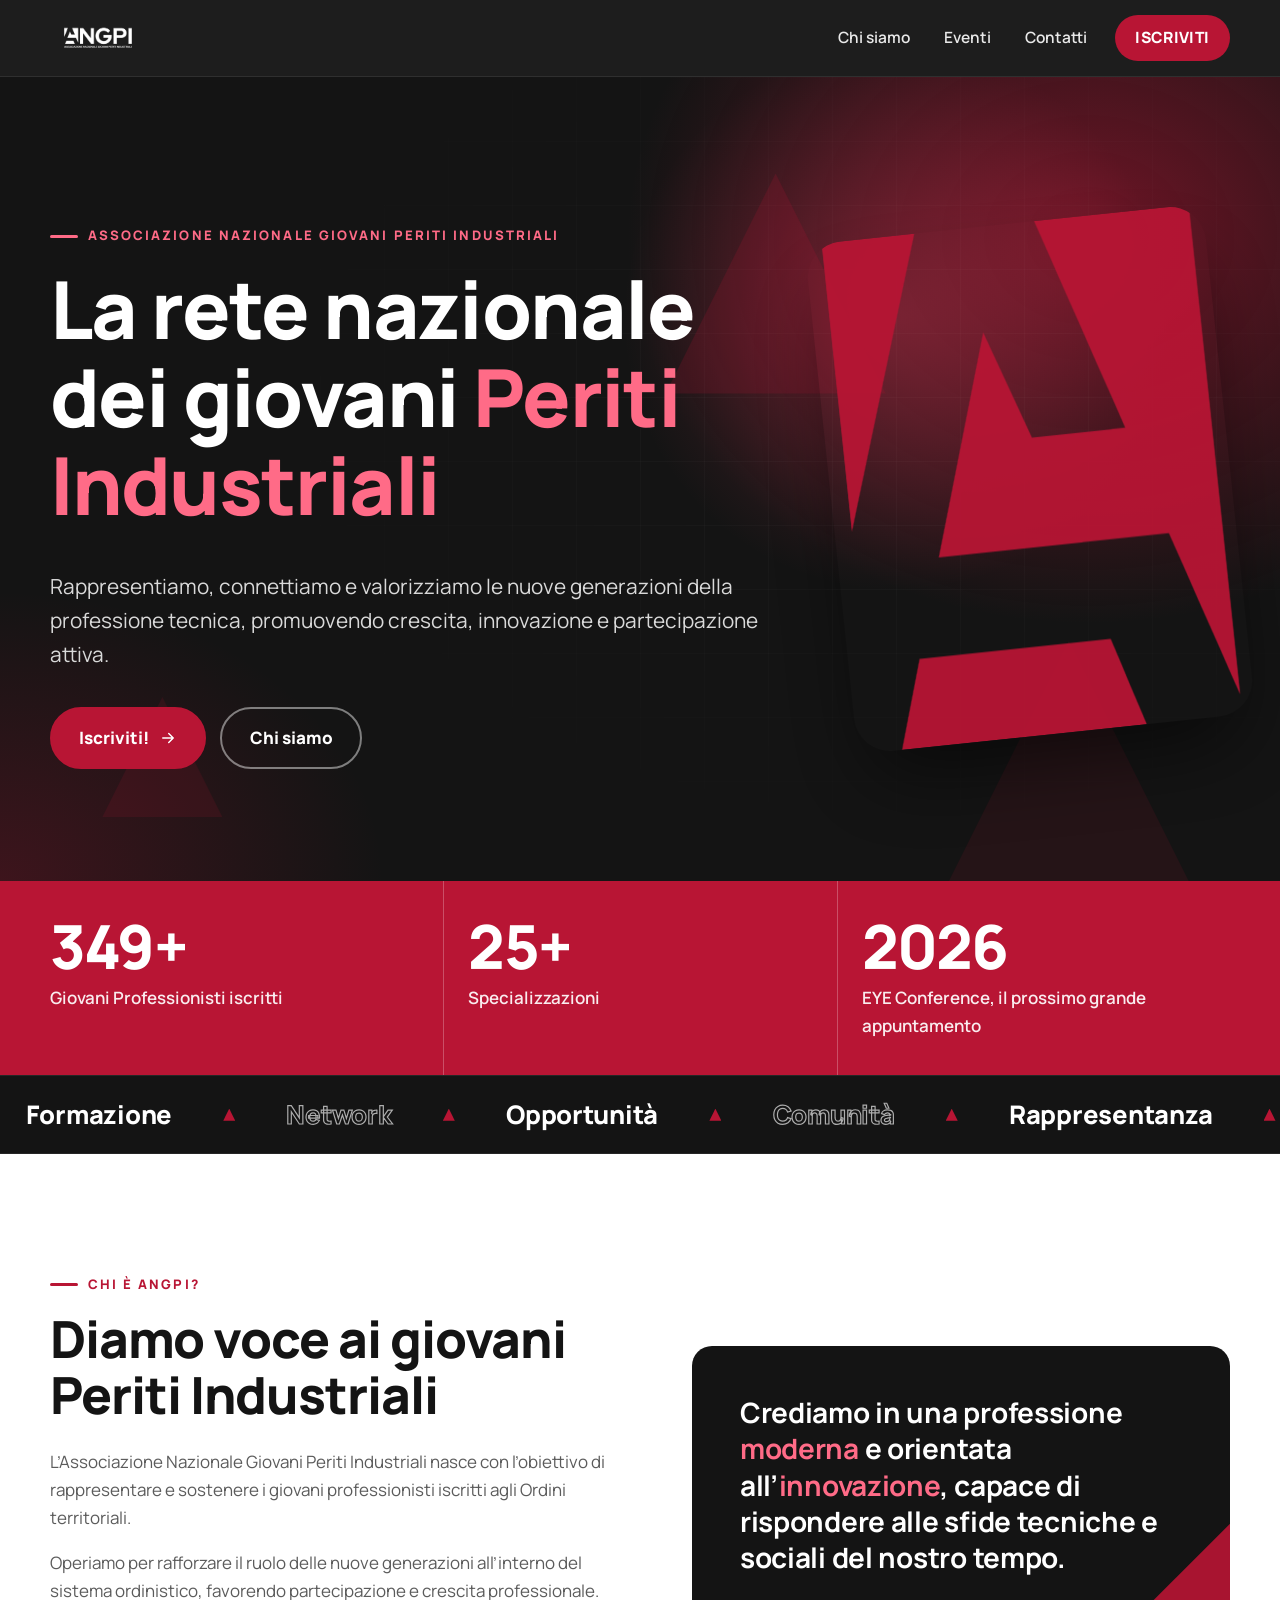
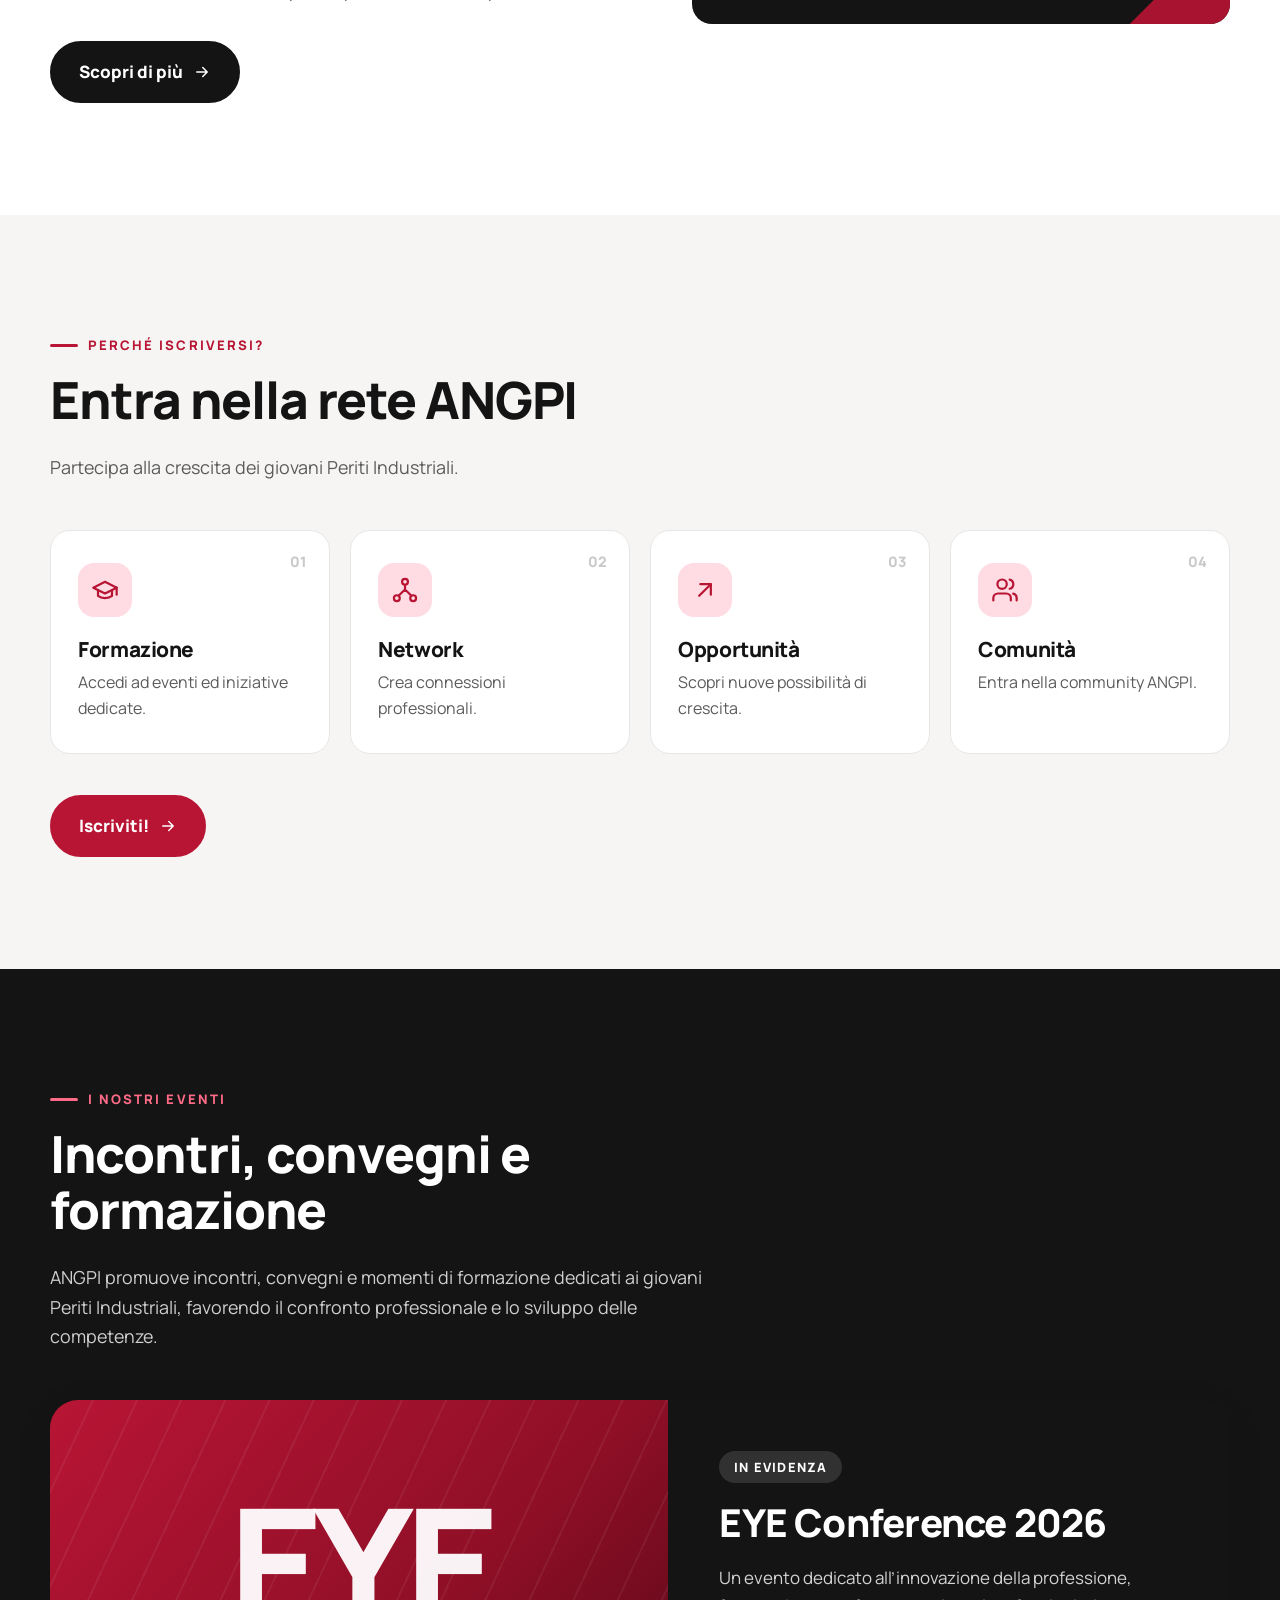
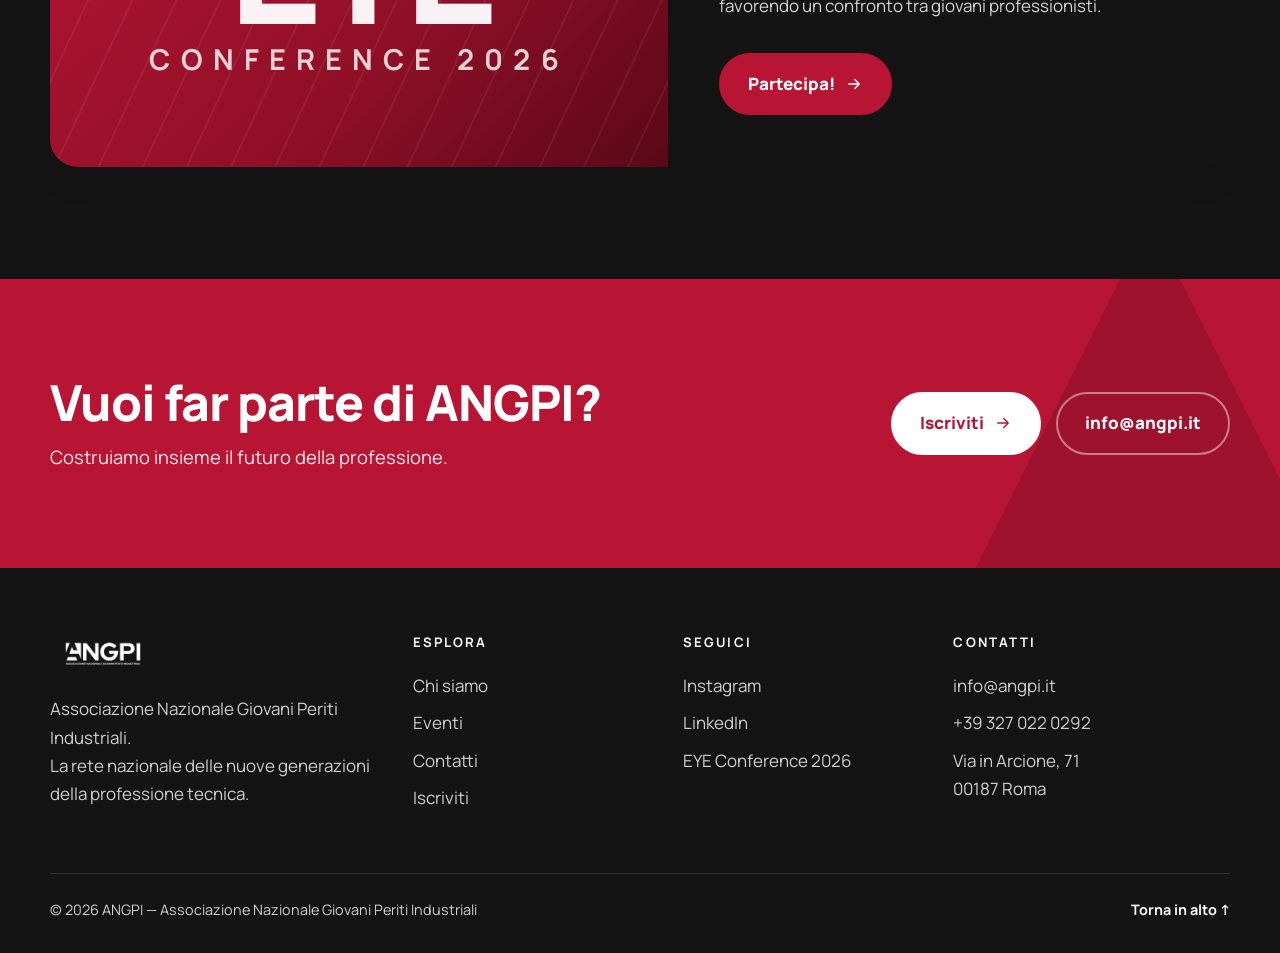
==== commit 6c5d0ba7: "ANGPI: animazioni, hero dinamico e anteprima in un unico file HTML Hero con parole che entrano, grig" ====
--- a/index.html
+++ b/index.html
@@ -33,13 +33,17 @@
       </ul>
     </nav>
   </div>
+  <div class="progress" aria-hidden="true"></div>
 </header>
 <main id="main">
 <section class="hero" style="padding:0">
+  <div class="hero-grid" aria-hidden="true"></div>
+  <div class="hero-glow" aria-hidden="true"></div>
+  <span class="tri a" aria-hidden="true"></span><span class="tri b" aria-hidden="true"></span><span class="tri c" aria-hidden="true"></span>
   <img class="hero-shape" src="assets/img/icona.png" alt="" width="512" height="512" style="border-radius:36px;rotate:-6deg;box-shadow:0 40px 80px -20px rgba(0,0,0,.6)">
   <div class="wrap hero-inner">
     <span class="eyebrow">Associazione Nazionale Giovani Periti Industriali</span>
-    <h1>La rete nazionale dei giovani <em>Periti Industriali</em></h1>
+    <h1 class="split-words">La rete nazionale dei giovani <em>Periti Industriali</em></h1>
     <p class="lead">Rappresentiamo, connettiamo e valorizziamo le nuove generazioni della professione tecnica, promuovendo crescita, innovazione e partecipazione attiva.</p>
     <div class="actions">
       <a class="btn" href="iscriviti.html">Iscriviti! <svg viewBox="0 0 24 24" fill="none" stroke="currentColor" stroke-width="1.9" stroke-linecap="round" stroke-linejoin="round" aria-hidden="true"><path d="M5 12h14M13 6l6 6-6 6"/></svg></a>
@@ -55,6 +59,8 @@
     <div class="stat"><b>2026</b><span>EYE Conference, il prossimo grande appuntamento</span></div>
   </div>
 </section>
+
+<div class="marquee" aria-hidden="true"><div class="marquee-track"><span>Formazione</span><span>Network</span><span>Opportunità</span><span>Comunità</span><span>Rappresentanza</span><span>Innovazione</span><span>Crescita</span><span>Formazione</span><span>Network</span><span>Opportunità</span><span>Comunità</span><span>Rappresentanza</span><span>Innovazione</span><span>Crescita</span></div></div>
 
 <section>
   <div class="wrap split">
--- a/assets/css/style.css
+++ b/assets/css/style.css
@@ -46,7 +46,7 @@
 /* ---------- Header ---------- */
 .site-header {
   position: sticky; top: 0; z-index: 50;
-  background: rgba(20, 20, 20, 0.88);
+  background: rgba(20, 20, 20, 0.96);
   backdrop-filter: saturate(160%) blur(14px);
   -webkit-backdrop-filter: saturate(160%) blur(14px);
   border-bottom: 1px solid rgba(255, 255, 255, 0.08);
@@ -102,7 +102,9 @@
     radial-gradient(50% 60% at 0% 100%, rgba(184, 21, 52, 0.25), transparent 60%);
 }
 .hero-shape { position: absolute; right: max(2rem, calc((100vw - var(--wrap)) / 2)); top: 50%; translate: 0 -50%; width: min(32vw, 400px); z-index: -1; opacity: 0.95; }
-.hero-inner { padding: clamp(4rem, 11vw, 9rem) 0 clamp(4rem, 9vw, 7rem); max-width: 760px; }
+.hero-inner { padding: clamp(4rem, 11vw, 9rem) 0 clamp(4rem, 9vw, 7rem); }
+.hero-inner > * { max-width: 760px; }
+.hero-inner > .eyebrow { max-width: none; }
 .eyebrow {
   display: inline-flex; align-items: center; gap: 0.6rem; font-size: 0.82rem; font-weight: 800; letter-spacing: 0.16em; text-transform: uppercase; color: var(--red);
 }
@@ -302,3 +304,93 @@
   *, *::before, *::after { transition: none !important; animation: none !important; }
   .js .reveal { opacity: 1; transform: none; }
 }
+
+/* =====================================================
+   Animation layer
+   ===================================================== */
+.progress { position: absolute; left: 0; bottom: -1px; height: 3px; width: 100%; background: var(--red); transform-origin: 0 50%; transform: scaleX(var(--p, 0)); }
+.site-header { transition: transform .4s cubic-bezier(.2,.7,.2,1), background .3s; }
+.site-header.hide { transform: translateY(-100%); }
+
+/* Hero background */
+.hero-grid {
+  position: absolute; inset: 0; z-index: -1; opacity: .5;
+  background-image: linear-gradient(rgba(255,255,255,.05) 1px, transparent 1px), linear-gradient(90deg, rgba(255,255,255,.05) 1px, transparent 1px);
+  background-size: 64px 64px;
+  -webkit-mask-image: radial-gradient(70% 80% at 70% 40%, #000 20%, transparent 75%);
+  mask-image: radial-gradient(70% 80% at 70% 40%, #000 20%, transparent 75%);
+}
+.hero-glow {
+  position: absolute; inset: 0; z-index: -1; pointer-events: none;
+  background: radial-gradient(420px circle at var(--mx, 70%) var(--my, 30%), rgba(255, 70, 105, .28), transparent 65%);
+  transition: background .1s;
+}
+.tri { position: absolute; z-index: -1; background: var(--red); clip-path: polygon(50% 0, 100% 100%, 0 100%); opacity: .18; animation: drift 14s ease-in-out infinite alternate; }
+.tri.a { width: 220px; height: 220px; left: 52%; top: 12%; }
+.tri.b { width: 120px; height: 120px; left: 8%; bottom: 8%; opacity: .12; animation-duration: 18s; animation-delay: -4s; }
+.tri.c { width: 320px; height: 320px; right: 4%; bottom: -80px; opacity: .1; animation-duration: 22s; animation-delay: -9s; }
+@keyframes drift { from { transform: translate3d(0,0,0) rotate(0); } to { transform: translate3d(30px,-40px,0) rotate(14deg); } }
+.hero-shape { animation: floaty 9s ease-in-out infinite alternate; }
+@keyframes floaty { from { transform: translateY(-10px); } to { transform: translateY(14px); } }
+
+/* Headline word reveal */
+.js .split-words .w { display: inline-block; overflow: hidden; vertical-align: top; padding-bottom: .12em; margin-bottom: -.12em; }
+.js .split-words .w > span { display: inline-block; transform: translateY(110%); animation: wordUp .9s cubic-bezier(.2,.8,.2,1) forwards; animation-delay: calc(var(--i) * 70ms + .15s); }
+@keyframes wordUp { to { transform: none; } }
+.js .hero .eyebrow, .js .hero .lead, .js .hero .actions { opacity: 0; transform: translateY(18px); animation: fadeUp .9s cubic-bezier(.2,.8,.2,1) forwards; }
+.js .hero .eyebrow { animation-delay: .05s; }
+.js .hero .lead { animation-delay: .75s; }
+.js .hero .actions { animation-delay: .95s; }
+@keyframes fadeUp { to { opacity: 1; transform: none; } }
+.js .page-hero h1, .js .page-hero p, .js .page-hero .eyebrow { opacity: 0; transform: translateY(18px); animation: fadeUp .9s cubic-bezier(.2,.8,.2,1) forwards; }
+.js .page-hero h1 { animation-delay: .12s; } .js .page-hero p { animation-delay: .3s; }
+.js .stats .stat { opacity: 0; transform: translateY(20px); animation: fadeUp .8s cubic-bezier(.2,.8,.2,1) forwards; animation-delay: 1.1s; }
+.js .stats .stat:nth-child(2) { animation-delay: 1.2s; } .js .stats .stat:nth-child(3) { animation-delay: 1.3s; }
+
+/* Marquee */
+.marquee { background: var(--ink); color: #fff; overflow: hidden; padding: 1.1rem 0; border-block: 1px solid rgba(255,255,255,.08); }
+.marquee-track { display: flex; width: max-content; animation: marquee 32s linear infinite; }
+.marquee:hover .marquee-track { animation-play-state: paused; }
+.marquee span { font-weight: 800; font-size: clamp(1.1rem, 2.4vw, 1.6rem); letter-spacing: -.01em; padding: 0 1.6rem; white-space: nowrap; display: inline-flex; align-items: center; gap: 3.2rem; }
+.marquee span::after { content: ""; width: 12px; height: 12px; background: var(--red); clip-path: polygon(50% 0,100% 100%,0 100%); }
+.marquee span:nth-child(even) { color: transparent; -webkit-text-stroke: 1.2px rgba(255,255,255,.65); }
+@keyframes marquee { to { transform: translateX(-50%); } }
+
+/* Cards: spotlight + tilt */
+.card, .member { transform-style: preserve-3d; will-change: transform; }
+.card::before, .member::before {
+  content: ""; position: absolute; inset: 0; pointer-events: none; opacity: 0; transition: opacity .3s;
+  background: radial-gradient(260px circle at var(--cx, 50%) var(--cy, 50%), rgba(184,21,52,.12), transparent 70%);
+}
+.card:hover::before, .member:hover::before { opacity: 1; }
+.member { position: relative; overflow: hidden; }
+.dark .card::before { background: radial-gradient(260px circle at var(--cx,50%) var(--cy,50%), rgba(255,70,105,.18), transparent 70%); }
+.js .card.reveal.in, .js .member.reveal.in { transition: opacity .7s ease, transform .15s ease-out, box-shadow .25s, border-color .25s; }
+
+/* Image reveal */
+.js .council-photo.reveal { opacity: 1; transform: none; }
+.js .council-photo.reveal img { clip-path: inset(0 0 100% 0); transition: clip-path 1.1s cubic-bezier(.2,.8,.2,1), transform 1.6s cubic-bezier(.2,.8,.2,1); }
+.js .council-photo.reveal.in img { clip-path: inset(0); }
+.council-photo img { transition: transform 1.6s cubic-bezier(.2,.8,.2,1); }
+.council-photo:hover img { transform: scale(1.04); }
+
+/* Buttons shine */
+.btn { position: relative; overflow: hidden; }
+.btn::after { content: ""; position: absolute; inset: 0; background: linear-gradient(110deg, transparent 30%, rgba(255,255,255,.35) 50%, transparent 70%); transform: translateX(-120%); transition: transform .7s; }
+.btn:hover::after { transform: translateX(120%); }
+.btn-ghost::after, .btn-light::after { display: none; }
+
+/* Event visual animation */
+.event-visual::before { animation: stripes 14s linear infinite; }
+@keyframes stripes { to { background-position: 400px 0; } }
+
+/* SPA page transitions */
+[data-spa] [data-page] { display: none; }
+[data-spa] [data-page].active { display: block; animation: pageIn .6s cubic-bezier(.2,.8,.2,1); }
+@keyframes pageIn { from { opacity: 0; transform: translateY(14px); } to { opacity: 1; transform: none; } }
+
+@media (prefers-reduced-motion: reduce) {
+  .js .split-words .w > span, .js .hero .eyebrow, .js .hero .lead, .js .hero .actions, .js .page-hero h1, .js .page-hero p, .js .page-hero .eyebrow, .js .stats .stat { opacity: 1; transform: none; }
+  .js .council-photo.reveal img { clip-path: none; }
+  .marquee-track { animation: none; }
+}
